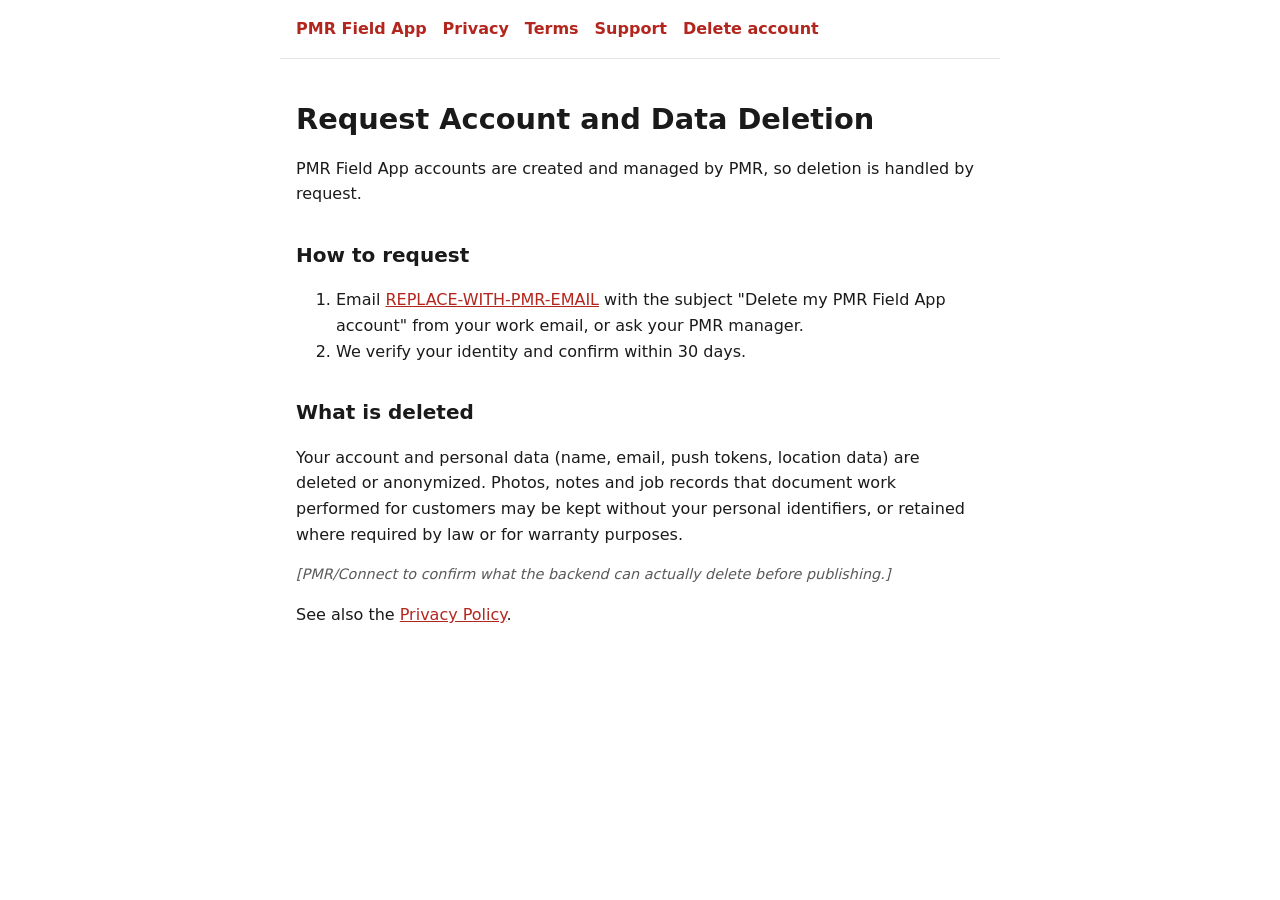
==== delete-account.html @ 88f69083 "Initial legal pages: privacy, terms, support, account deletion Co-Authored-By: Claude Sonnet 5 <nore" ====
<!doctype html><html lang="en"><head><meta charset="utf-8"><meta name="viewport" content="width=device-width,initial-scale=1"><title>Delete account – PMR Field App</title><meta name="robots" content="index,follow"><link rel="stylesheet" href="style.css"></head><body>
<nav><a href="index.html">PMR Field App</a><a href="privacy.html">Privacy</a><a href="terms.html">Terms</a><a href="support.html">Support</a><a href="delete-account.html">Delete account</a></nav><main>
<h1>Request Account and Data Deletion</h1>
<p>PMR Field App accounts are created and managed by PMR, so deletion is handled by request.</p>
<h2>How to request</h2>
<ol><li>Email <a href="mailto:REPLACE-WITH-PMR-EMAIL?subject=Delete%20my%20PMR%20Field%20App%20account">REPLACE-WITH-PMR-EMAIL</a> with the subject "Delete my PMR Field App account" from your work email, or ask your PMR manager.</li><li>We verify your identity and confirm within 30 days.</li></ol>
<h2>What is deleted</h2>
<p>Your account and personal data (name, email, push tokens, location data) are deleted or anonymized. Photos, notes and job records that document work performed for customers may be kept without your personal identifiers, or retained where required by law or for warranty purposes.</p>
<p class="muted"><em>[PMR/Connect to confirm what the backend can actually delete before publishing.]</em></p>
<p>See also the <a href="privacy.html">Privacy Policy</a>.</p>
</main></body></html>
---- style.css ----
:root{--bg:#fff;--fg:#1a1a1a;--muted:#5a5a5a;--accent:#b3261e;--line:#e5e5e5}
@media(prefers-color-scheme:dark){:root{--bg:#141414;--fg:#eee;--muted:#a5a5a5;--accent:#ff8a80;--line:#333}}
*{box-sizing:border-box}
body{margin:0;background:var(--bg);color:var(--fg);font:16px/1.6 -apple-system,system-ui,Segoe UI,Roboto,sans-serif}
main{max-width:720px;margin:0 auto;padding:24px 16px 64px}
nav{display:flex;flex-wrap:wrap;gap:16px;padding:16px;border-bottom:1px solid var(--line);max-width:720px;margin:0 auto}
nav a{color:var(--accent);text-decoration:none;font-weight:600}
h1{font-size:1.8rem;line-height:1.2}h2{margin-top:2rem;font-size:1.25rem}
table{border-collapse:collapse;width:100%;font-size:.95rem}
th,td{border:1px solid var(--line);padding:8px;text-align:left;vertical-align:top}
.muted{color:var(--muted);font-size:.9rem}
a{color:var(--accent)}
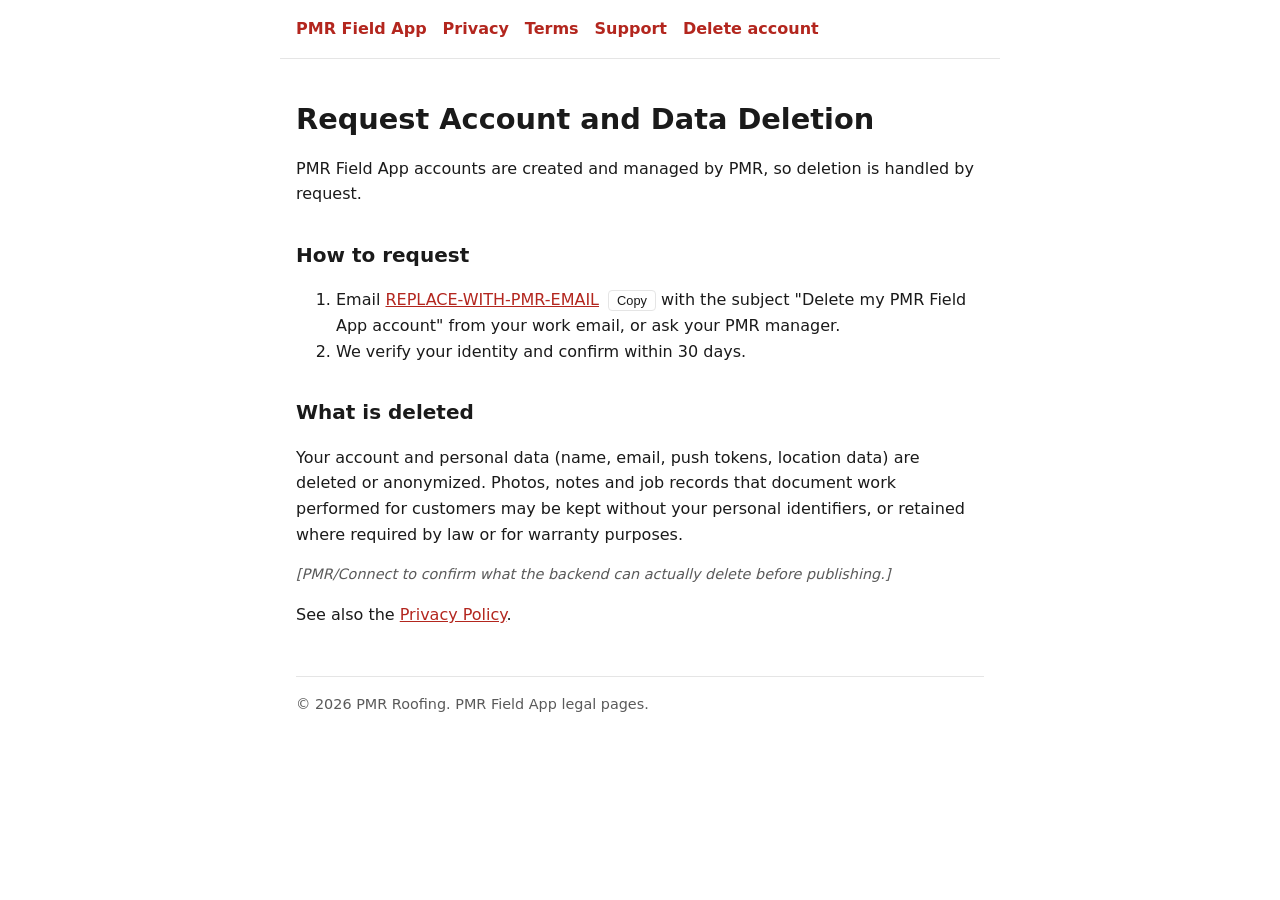
==== commit 2fcb0b36: "Add site.js (footer year, copy-email buttons) and GitHub Pages deploy notes Co-Authored-By: Claude S" ====
--- a/delete-account.html
+++ b/delete-account.html
@@ -3,9 +3,9 @@
 <h1>Request Account and Data Deletion</h1>
 <p>PMR Field App accounts are created and managed by PMR, so deletion is handled by request.</p>
 <h2>How to request</h2>
-<ol><li>Email <a href="mailto:REPLACE-WITH-PMR-EMAIL?subject=Delete%20my%20PMR%20Field%20App%20account">REPLACE-WITH-PMR-EMAIL</a> with the subject "Delete my PMR Field App account" from your work email, or ask your PMR manager.</li><li>We verify your identity and confirm within 30 days.</li></ol>
+<ol><li>Email <a href="mailto:REPLACE-WITH-PMR-EMAIL?subject=Delete%20my%20PMR%20Field%20App%20account">REPLACE-WITH-PMR-EMAIL</a> <button type="button" data-copy-email="REPLACE-WITH-PMR-EMAIL" style="margin-left:4px;font-size:.8rem;padding:2px 8px;border:1px solid var(--line);background:transparent;color:var(--fg);border-radius:4px;cursor:pointer">Copy</button> with the subject "Delete my PMR Field App account" from your work email, or ask your PMR manager.</li><li>We verify your identity and confirm within 30 days.</li></ol>
 <h2>What is deleted</h2>
 <p>Your account and personal data (name, email, push tokens, location data) are deleted or anonymized. Photos, notes and job records that document work performed for customers may be kept without your personal identifiers, or retained where required by law or for warranty purposes.</p>
 <p class="muted"><em>[PMR/Connect to confirm what the backend can actually delete before publishing.]</em></p>
 <p>See also the <a href="privacy.html">Privacy Policy</a>.</p>
-</main></body></html>
+<footer class="muted" style="margin-top:3rem;border-top:1px solid var(--line);padding-top:16px">© <span id="year"></span> PMR Roofing. PMR Field App legal pages.</footer></main><script src="site.js"></script></body></html>
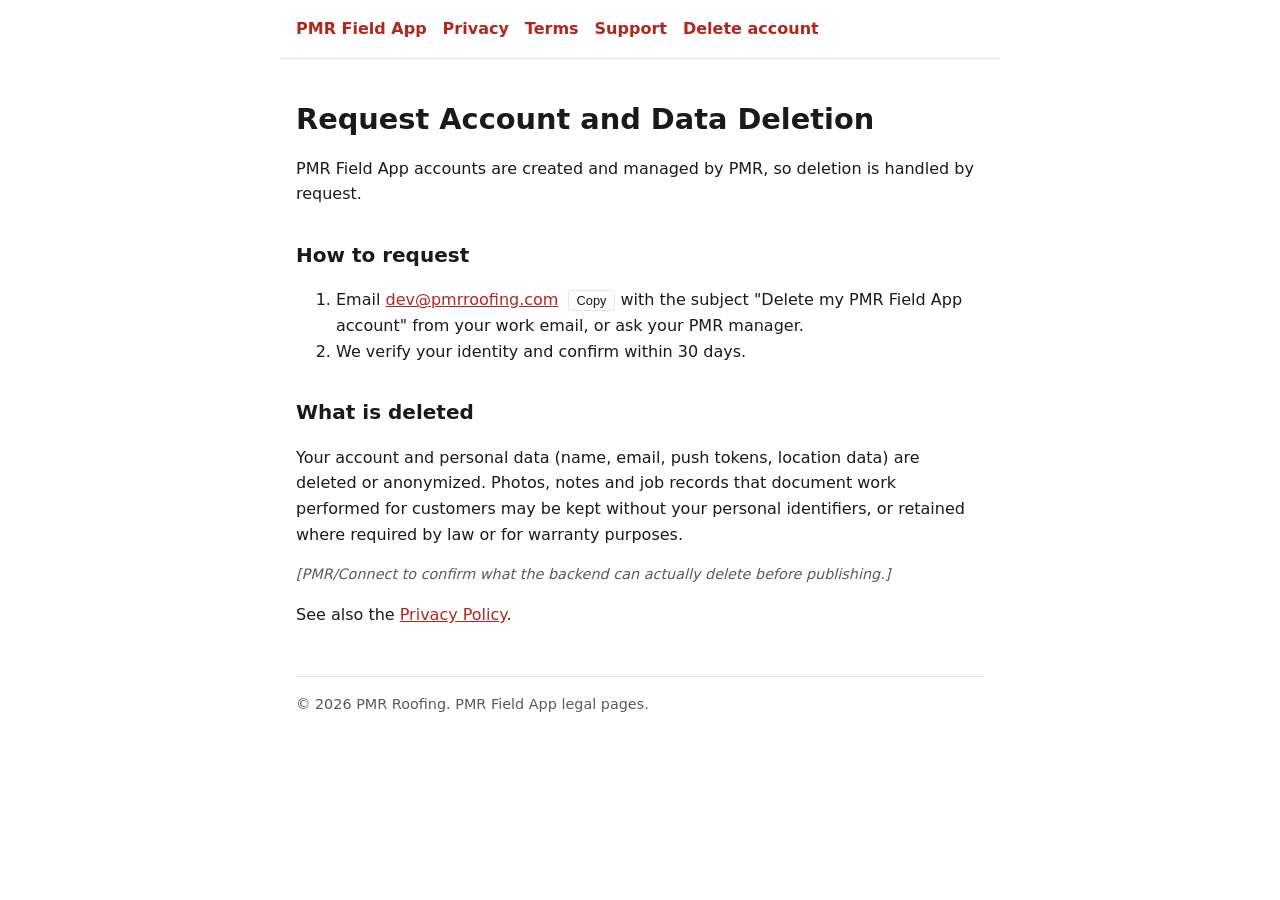
==== commit 37abb8ff: "Set contact email to dev@pmrroofing.com, link marketing site and app Co-Authored-By: Claude Sonnet 5" ====
--- a/delete-account.html
+++ b/delete-account.html
@@ -3,7 +3,7 @@
 <h1>Request Account and Data Deletion</h1>
 <p>PMR Field App accounts are created and managed by PMR, so deletion is handled by request.</p>
 <h2>How to request</h2>
-<ol><li>Email <a href="mailto:REPLACE-WITH-PMR-EMAIL?subject=Delete%20my%20PMR%20Field%20App%20account">REPLACE-WITH-PMR-EMAIL</a> <button type="button" data-copy-email="REPLACE-WITH-PMR-EMAIL" style="margin-left:4px;font-size:.8rem;padding:2px 8px;border:1px solid var(--line);background:transparent;color:var(--fg);border-radius:4px;cursor:pointer">Copy</button> with the subject "Delete my PMR Field App account" from your work email, or ask your PMR manager.</li><li>We verify your identity and confirm within 30 days.</li></ol>
+<ol><li>Email <a href="mailto:dev@pmrroofing.com?subject=Delete%20my%20PMR%20Field%20App%20account">dev@pmrroofing.com</a> <button type="button" data-copy-email="dev@pmrroofing.com" style="margin-left:4px;font-size:.8rem;padding:2px 8px;border:1px solid var(--line);background:transparent;color:var(--fg);border-radius:4px;cursor:pointer">Copy</button> with the subject "Delete my PMR Field App account" from your work email, or ask your PMR manager.</li><li>We verify your identity and confirm within 30 days.</li></ol>
 <h2>What is deleted</h2>
 <p>Your account and personal data (name, email, push tokens, location data) are deleted or anonymized. Photos, notes and job records that document work performed for customers may be kept without your personal identifiers, or retained where required by law or for warranty purposes.</p>
 <p class="muted"><em>[PMR/Connect to confirm what the backend can actually delete before publishing.]</em></p>
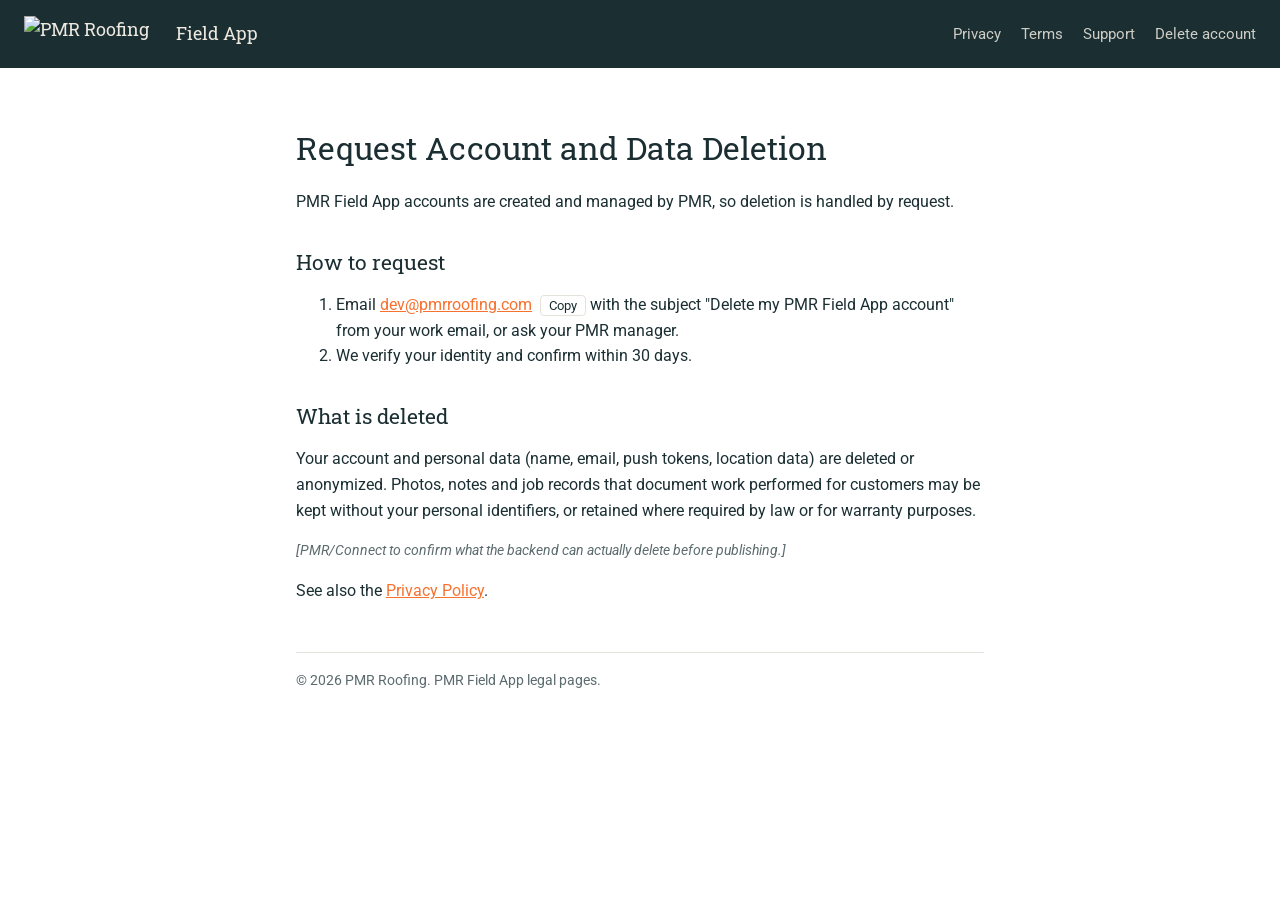
==== commit a3713491: "Match PMR Roofing brand: colors, fonts, logo (linked from pmrroofing.com CDN) Co-Authored-By: Claude" ====
--- a/delete-account.html
+++ b/delete-account.html
@@ -1,5 +1,5 @@
-<!doctype html><html lang="en"><head><meta charset="utf-8"><meta name="viewport" content="width=device-width,initial-scale=1"><title>Delete account – PMR Field App</title><meta name="robots" content="index,follow"><link rel="stylesheet" href="style.css"></head><body>
-<nav><a href="index.html">PMR Field App</a><a href="privacy.html">Privacy</a><a href="terms.html">Terms</a><a href="support.html">Support</a><a href="delete-account.html">Delete account</a></nav><main>
+<!doctype html><html lang="en"><head><meta charset="utf-8"><meta name="viewport" content="width=device-width,initial-scale=1"><title>Delete account – PMR Field App</title><meta name="robots" content="index,follow"><link rel="preconnect" href="https://fonts.googleapis.com"><link rel="preconnect" href="https://fonts.gstatic.com" crossorigin><link href="https://fonts.googleapis.com/css2?family=Roboto:wght@400;500;700&family=Roboto+Slab:wght@400;600&display=swap" rel="stylesheet"><link rel="stylesheet" href="style.css"></head><body>
+<header class="site-header"><a class="brand" href="index.html"><img src="https://images.squarespace-cdn.com/content/v1/5f9cc210d7bcd2463df1aee4/0bcbf64a-7e6f-4446-9408-c7936361ad6b/PMR-LOGO-CREAM-WEB.png?format=300w" alt="PMR Roofing" width="140" height="36"><span>Field App</span></a><nav><a href="privacy.html">Privacy</a><a href="terms.html">Terms</a><a href="support.html">Support</a><a href="delete-account.html">Delete account</a></nav></header><main>
 <h1>Request Account and Data Deletion</h1>
 <p>PMR Field App accounts are created and managed by PMR, so deletion is handled by request.</p>
 <h2>How to request</h2>
--- a/style.css
+++ b/style.css
@@ -1,12 +1,37 @@
-:root{--bg:#fff;--fg:#1a1a1a;--muted:#5a5a5a;--accent:#b3261e;--line:#e5e5e5}
-@media(prefers-color-scheme:dark){:root{--bg:#141414;--fg:#eee;--muted:#a5a5a5;--accent:#ff8a80;--line:#333}}
+:root{
+  --bg:#fff;
+  --fg:#1b2f33;
+  --muted:#5c6b6e;
+  --accent:#f7712f;
+  --line:#e5e2db;
+  --header-bg:#1b2f33;
+  --header-fg:#eee9e0;
+}
+@media(prefers-color-scheme:dark){
+  :root{
+    --bg:#15211f;
+    --fg:#eee9e0;
+    --muted:#a9b2ad;
+    --accent:#ff8a50;
+    --line:#2b3a38;
+    --header-bg:#0f1a18;
+    --header-fg:#eee9e0;
+  }
+}
 *{box-sizing:border-box}
-body{margin:0;background:var(--bg);color:var(--fg);font:16px/1.6 -apple-system,system-ui,Segoe UI,Roboto,sans-serif}
-main{max-width:720px;margin:0 auto;padding:24px 16px 64px}
-nav{display:flex;flex-wrap:wrap;gap:16px;padding:16px;border-bottom:1px solid var(--line);max-width:720px;margin:0 auto}
-nav a{color:var(--accent);text-decoration:none;font-weight:600}
-h1{font-size:1.8rem;line-height:1.2}h2{margin-top:2rem;font-size:1.25rem}
+body{margin:0;background:var(--bg);color:var(--fg);font:16px/1.6 Roboto,-apple-system,system-ui,Segoe UI,sans-serif}
+h1,h2,h3{font-family:"Roboto Slab",Georgia,serif;font-weight:400;line-height:1.2}
+h1{font-size:2rem}
+h2{margin-top:2.2rem;font-size:1.3rem}
+.site-header{display:flex;align-items:center;justify-content:space-between;flex-wrap:wrap;gap:12px 24px;background:var(--header-bg);padding:16px 24px}
+.brand{display:flex;align-items:center;gap:12px;color:var(--header-fg);text-decoration:none;font-family:"Roboto Slab",Georgia,serif;font-size:1.1rem}
+.brand img{height:36px;width:auto;display:block}
+.site-header nav{display:flex;flex-wrap:wrap;gap:8px 20px}
+.site-header nav a{color:var(--header-fg);text-decoration:none;font-size:.95rem;opacity:.85}
+.site-header nav a:hover{opacity:1;color:var(--accent)}
+main{max-width:720px;margin:0 auto;padding:40px 16px 64px}
 table{border-collapse:collapse;width:100%;font-size:.95rem}
 th,td{border:1px solid var(--line);padding:8px;text-align:left;vertical-align:top}
 .muted{color:var(--muted);font-size:.9rem}
 a{color:var(--accent)}
+button[data-copy-email]{font-family:inherit}
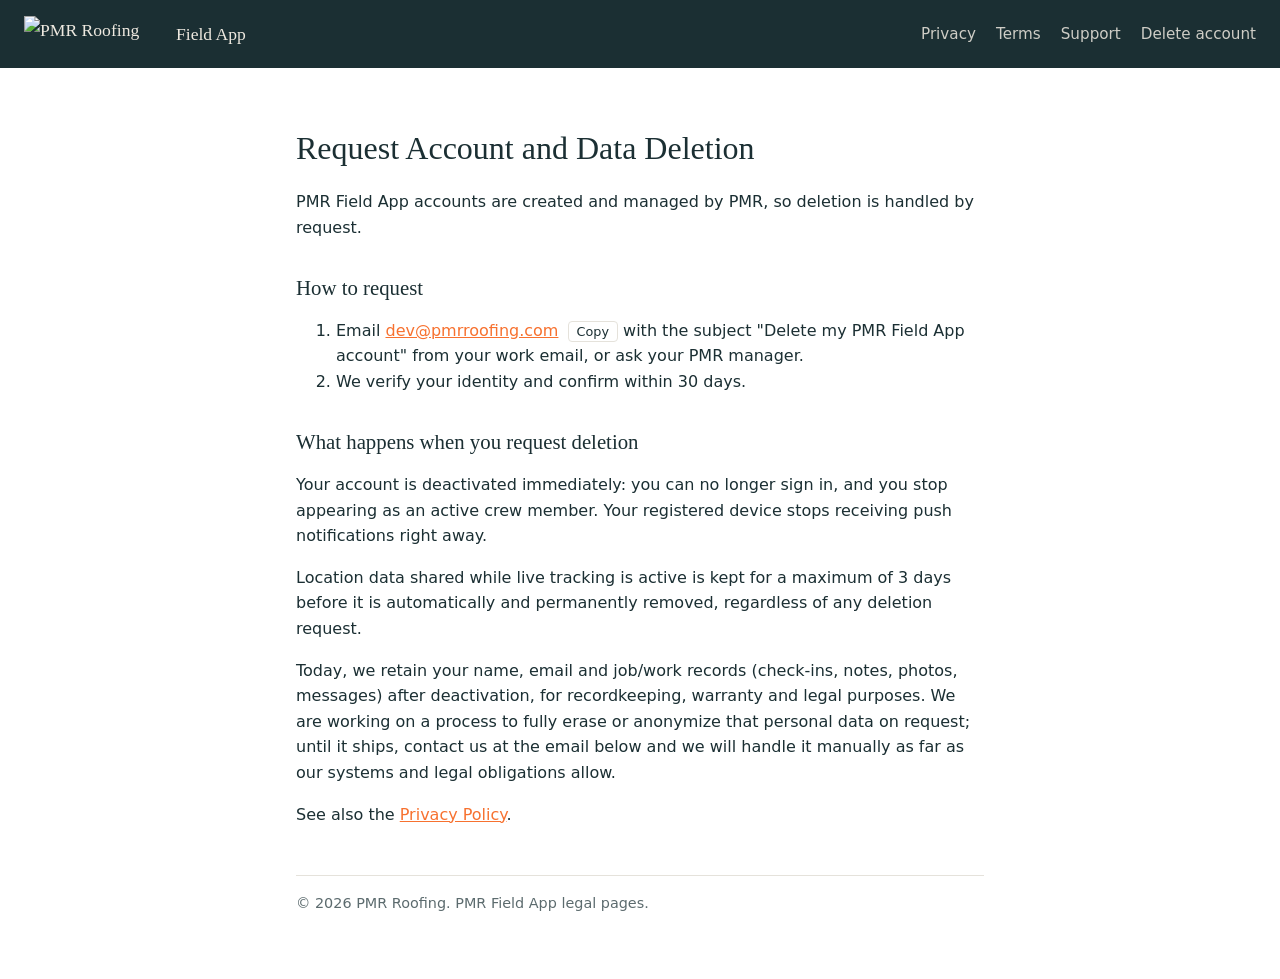
==== commit ec1411f5: "Security: CSP/referrer-policy meta tags, no inline styles, _headers for future host; correct deletio" ====
--- a/delete-account.html
+++ b/delete-account.html
@@ -1,11 +1,12 @@
-<!doctype html><html lang="en"><head><meta charset="utf-8"><meta name="viewport" content="width=device-width,initial-scale=1"><title>Delete account – PMR Field App</title><meta name="robots" content="index,follow"><link rel="preconnect" href="https://fonts.googleapis.com"><link rel="preconnect" href="https://fonts.gstatic.com" crossorigin><link href="https://fonts.googleapis.com/css2?family=Roboto:wght@400;500;700&family=Roboto+Slab:wght@400;600&display=swap" rel="stylesheet"><link rel="stylesheet" href="style.css"></head><body>
+<!doctype html><html lang="en"><head><meta charset="utf-8"><meta name="viewport" content="width=device-width,initial-scale=1"><title>Delete account – PMR Field App</title><meta name="robots" content="index,follow"><meta http-equiv="Content-Security-Policy" content="default-src 'self'; style-src 'self' https://fonts.googleapis.com; font-src https://fonts.gstatic.com; img-src 'self' https://images.squarespace-cdn.com; script-src 'self'; connect-src 'none'; object-src 'none'; base-uri 'self'; form-action 'self'; frame-ancestors 'none'"><meta name="referrer" content="strict-origin-when-cross-origin"><link rel="preconnect" href="https://fonts.googleapis.com"><link rel="preconnect" href="https://fonts.gstatic.com" crossorigin><link href="https://fonts.googleapis.com/css2?family=Roboto:wght@400;500;700&family=Roboto+Slab:wght@400;600&display=swap" rel="stylesheet"><link rel="stylesheet" href="style.css?v=2"></head><body>
 <header class="site-header"><a class="brand" href="index.html"><img src="https://images.squarespace-cdn.com/content/v1/5f9cc210d7bcd2463df1aee4/0bcbf64a-7e6f-4446-9408-c7936361ad6b/PMR-LOGO-CREAM-WEB.png?format=300w" alt="PMR Roofing" width="140" height="36"><span>Field App</span></a><nav><a href="privacy.html">Privacy</a><a href="terms.html">Terms</a><a href="support.html">Support</a><a href="delete-account.html">Delete account</a></nav></header><main>
 <h1>Request Account and Data Deletion</h1>
 <p>PMR Field App accounts are created and managed by PMR, so deletion is handled by request.</p>
 <h2>How to request</h2>
-<ol><li>Email <a href="mailto:dev@pmrroofing.com?subject=Delete%20my%20PMR%20Field%20App%20account">dev@pmrroofing.com</a> <button type="button" data-copy-email="dev@pmrroofing.com" style="margin-left:4px;font-size:.8rem;padding:2px 8px;border:1px solid var(--line);background:transparent;color:var(--fg);border-radius:4px;cursor:pointer">Copy</button> with the subject "Delete my PMR Field App account" from your work email, or ask your PMR manager.</li><li>We verify your identity and confirm within 30 days.</li></ol>
-<h2>What is deleted</h2>
-<p>Your account and personal data (name, email, push tokens, location data) are deleted or anonymized. Photos, notes and job records that document work performed for customers may be kept without your personal identifiers, or retained where required by law or for warranty purposes.</p>
-<p class="muted"><em>[PMR/Connect to confirm what the backend can actually delete before publishing.]</em></p>
+<ol><li>Email <a href="mailto:dev@pmrroofing.com?subject=Delete%20my%20PMR%20Field%20App%20account">dev@pmrroofing.com</a> <button type="button" data-copy-email="dev@pmrroofing.com" class="copy-btn">Copy</button> with the subject "Delete my PMR Field App account" from your work email, or ask your PMR manager.</li><li>We verify your identity and confirm within 30 days.</li></ol>
+<h2>What happens when you request deletion</h2>
+<p>Your account is deactivated immediately: you can no longer sign in, and you stop appearing as an active crew member. Your registered device stops receiving push notifications right away.</p>
+<p>Location data shared while live tracking is active is kept for a maximum of 3 days before it is automatically and permanently removed, regardless of any deletion request.</p>
+<p>Today, we retain your name, email and job/work records (check-ins, notes, photos, messages) after deactivation, for recordkeeping, warranty and legal purposes. We are working on a process to fully erase or anonymize that personal data on request; until it ships, contact us at the email below and we will handle it manually as far as our systems and legal obligations allow.</p>
 <p>See also the <a href="privacy.html">Privacy Policy</a>.</p>
-<footer class="muted" style="margin-top:3rem;border-top:1px solid var(--line);padding-top:16px">© <span id="year"></span> PMR Roofing. PMR Field App legal pages.</footer></main><script src="site.js"></script></body></html>
+<footer class="muted site-footer">© <span id="year"></span> PMR Roofing. PMR Field App legal pages.</footer></main><script src="site.js"></script></body></html>
--- a/style.css
+++ b/style.css
@@ -35,3 +35,5 @@
 .muted{color:var(--muted);font-size:.9rem}
 a{color:var(--accent)}
 button[data-copy-email]{font-family:inherit}
+.site-footer{margin-top:3rem;border-top:1px solid var(--line);padding-top:16px}
+.copy-btn{margin-left:4px;font-size:.8rem;padding:2px 8px;border:1px solid var(--line);background:transparent;color:var(--fg);border-radius:4px;cursor:pointer}
